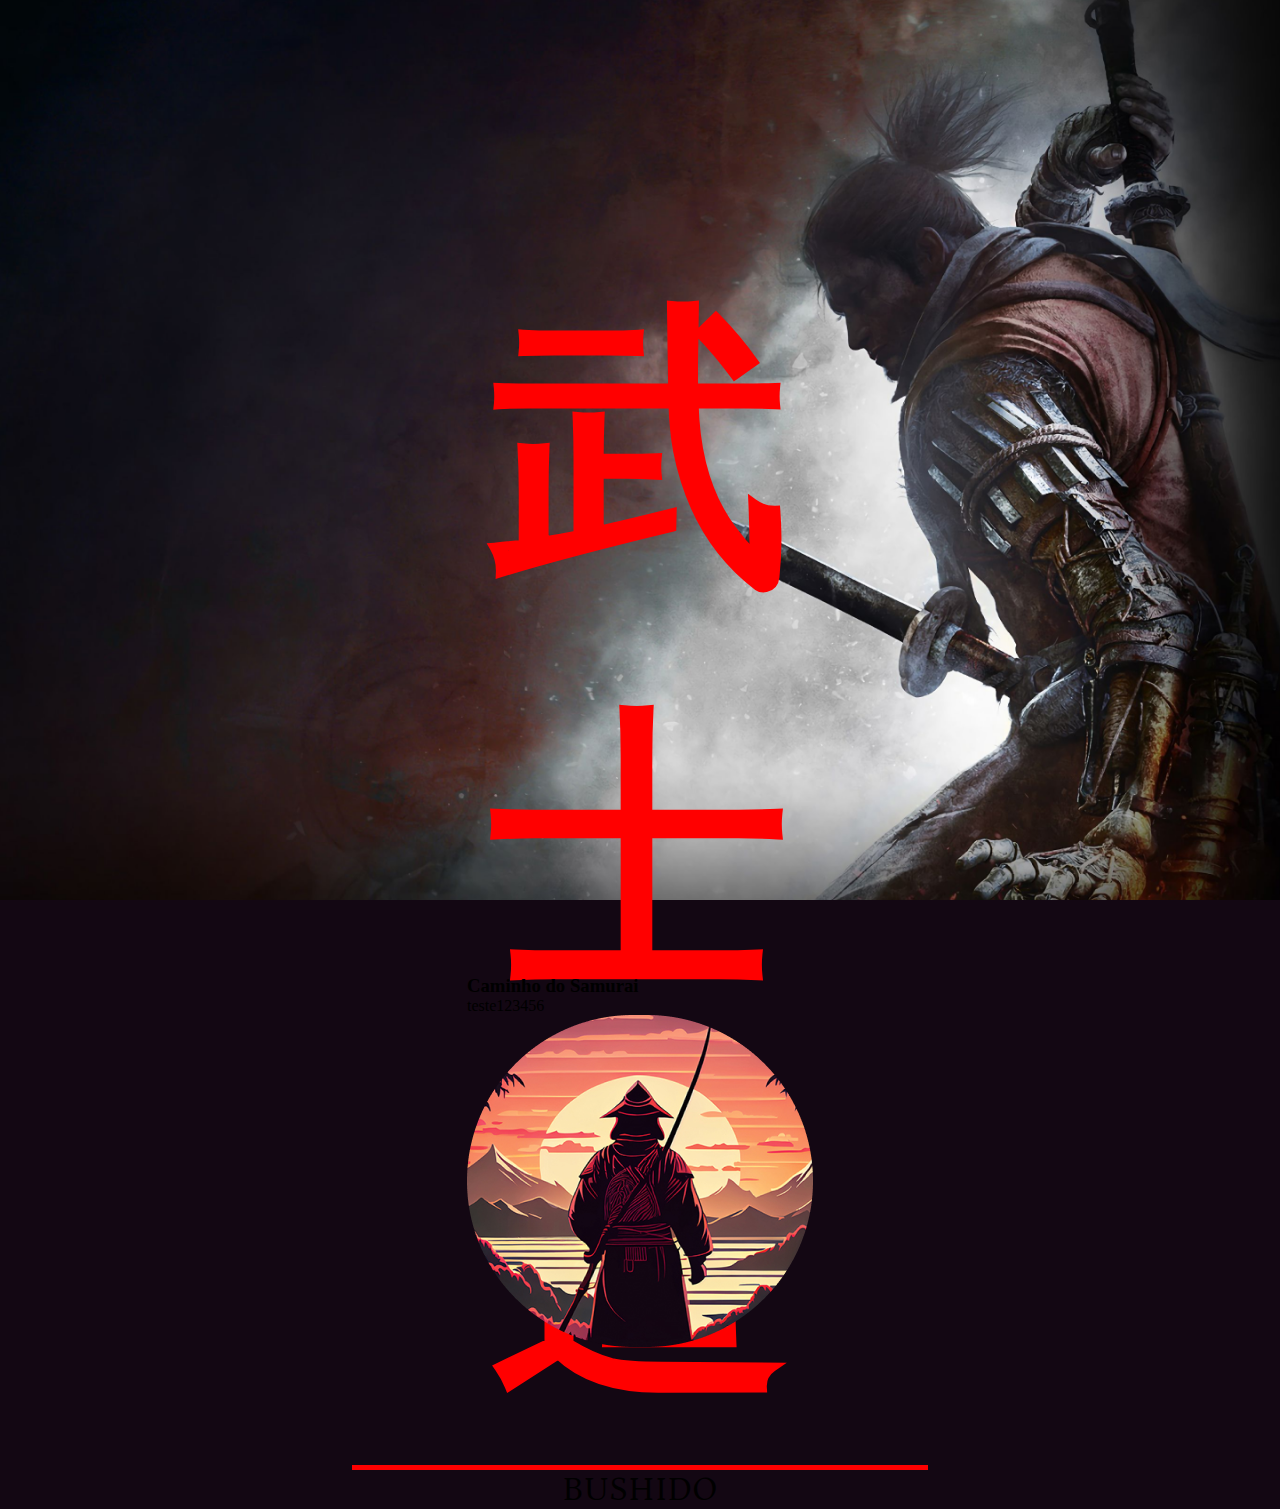
==== front/index.html @ a8ec2be7 "Add files via upload" ====
<!DOCTYPE html>
<html lang="en">
<head>
    <meta charset="UTF-8">
    <meta name="viewport" content="width=device-width, initial-scale=1.0">
    <title>Document</title>
    <link rel="stylesheet" type="text/css" href="style.css" media="screen" />
</head>
<body>
    <section class="bushido-cima">
        <div class="text-inicio">
            <h1>武士道</h1>
            <p>BUSHIDO</p>
        </div>
    </section>
    <section class="caminhoS">
        <div class="text-caminho">
            <h3>Caminho do Samurai</h3>
            <p2>teste123456</p2>
            <img src="../src/243p83 1.png">
        </div>
    </section>  
</body>
<script type="text/javascript" src="script.js"></script>
</html>
---- front/style.css ----
@import url('https://fonts.googleapis.com/css2?family=Petrona:wght@200&display=swap');

*{
    margin: 0;
    padding: 0;
    box-sizing: border-box;
}

body{
    display: flex;
    justify-content: center;
    align-items: center;
    height: auto;
    overflow: hidden;
    background-color: #130713;
} 

.bushido-cima{
    padding-top: 250px;
    background-image: url(../src/inicio.png);
    background-size: cover;
    background-position: center center;
    background-attachment: fixed; 
    position: relative;
    height: 100vh;
    width: 100%;
}

.text-inicio{
    text-align: center;
    font-size: 150px;

}

h1{
    position: relative;
    display: inline-block;
    color: red; 
    bottom: 0;
    left: 0;
    width: 45%; 
    border-bottom: 5px solid red; 

}

p{
    font-family: 'Petrona', serif;
    font-size: 35px;
}

.caminhoS{ 
    padding-top: 1050px;
    position: absolute;
    width: 346px;
height: 332px;
flex-shrink: 0;
}
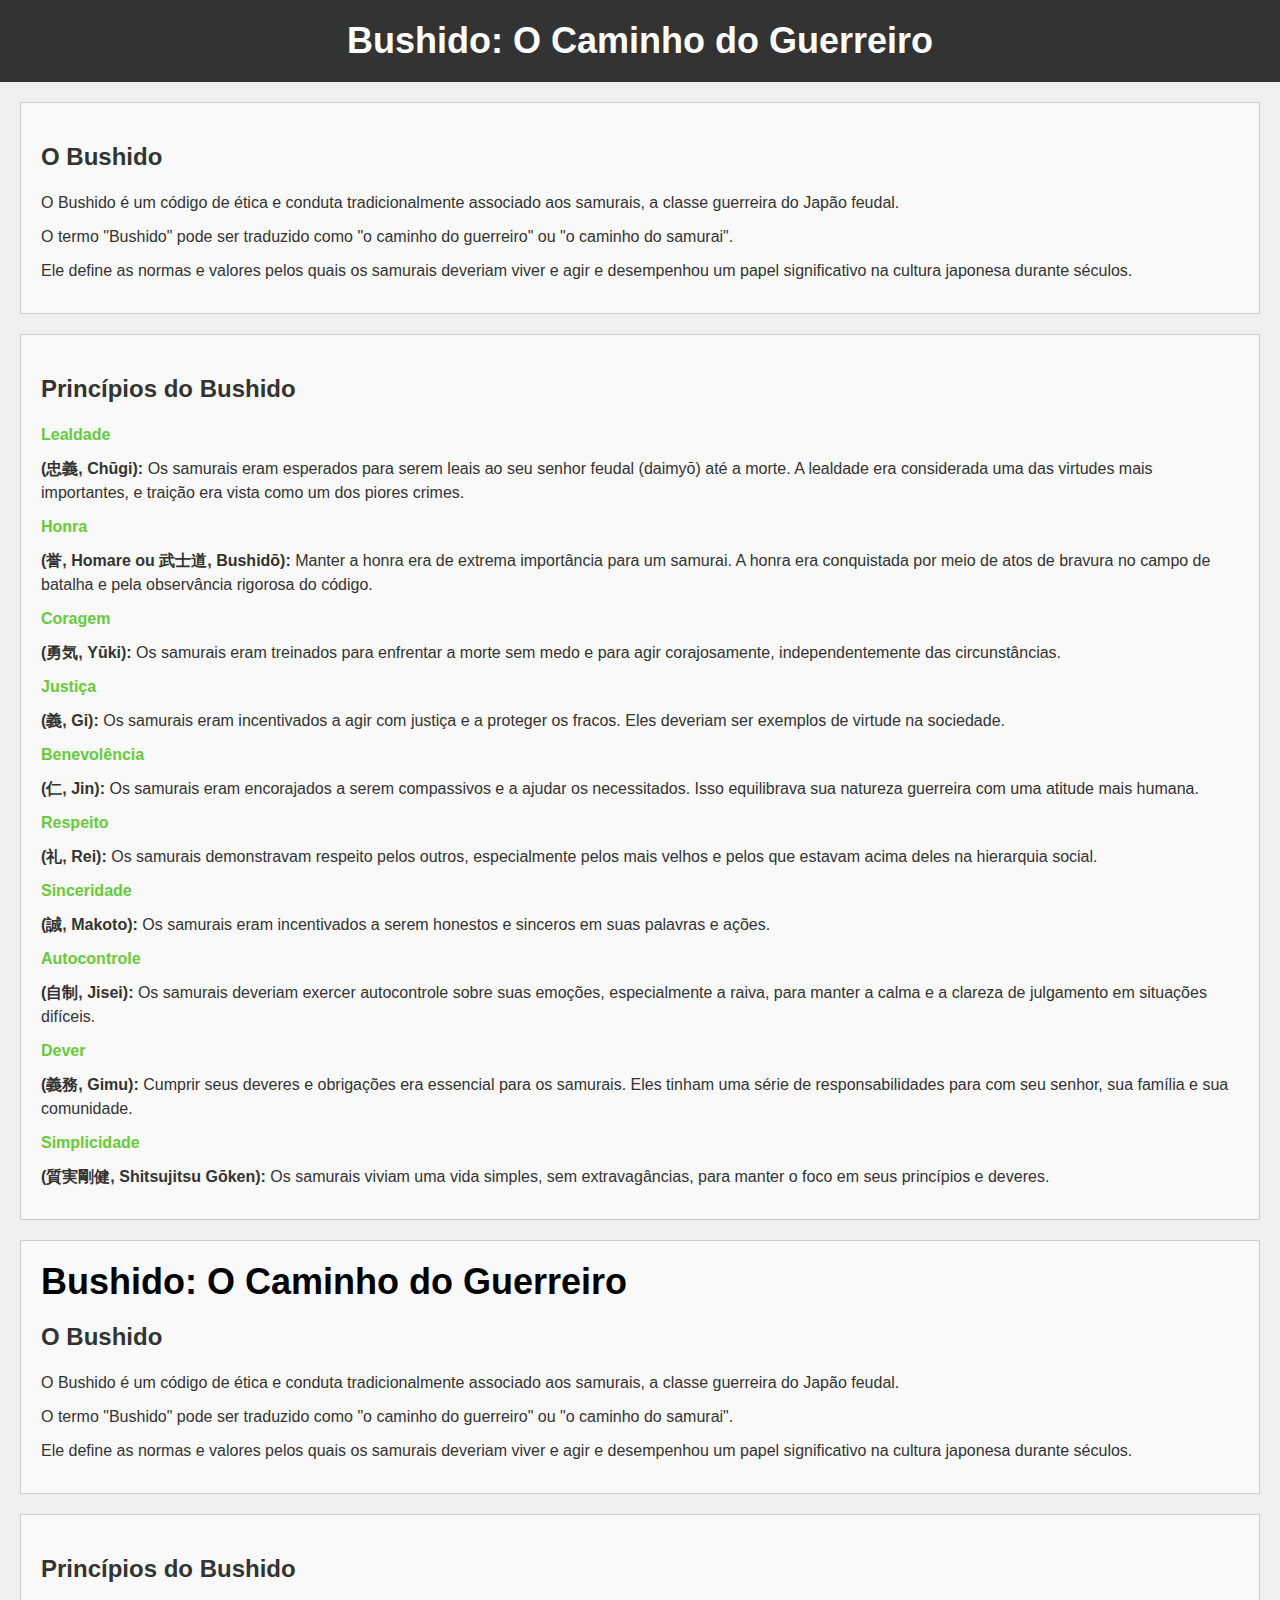
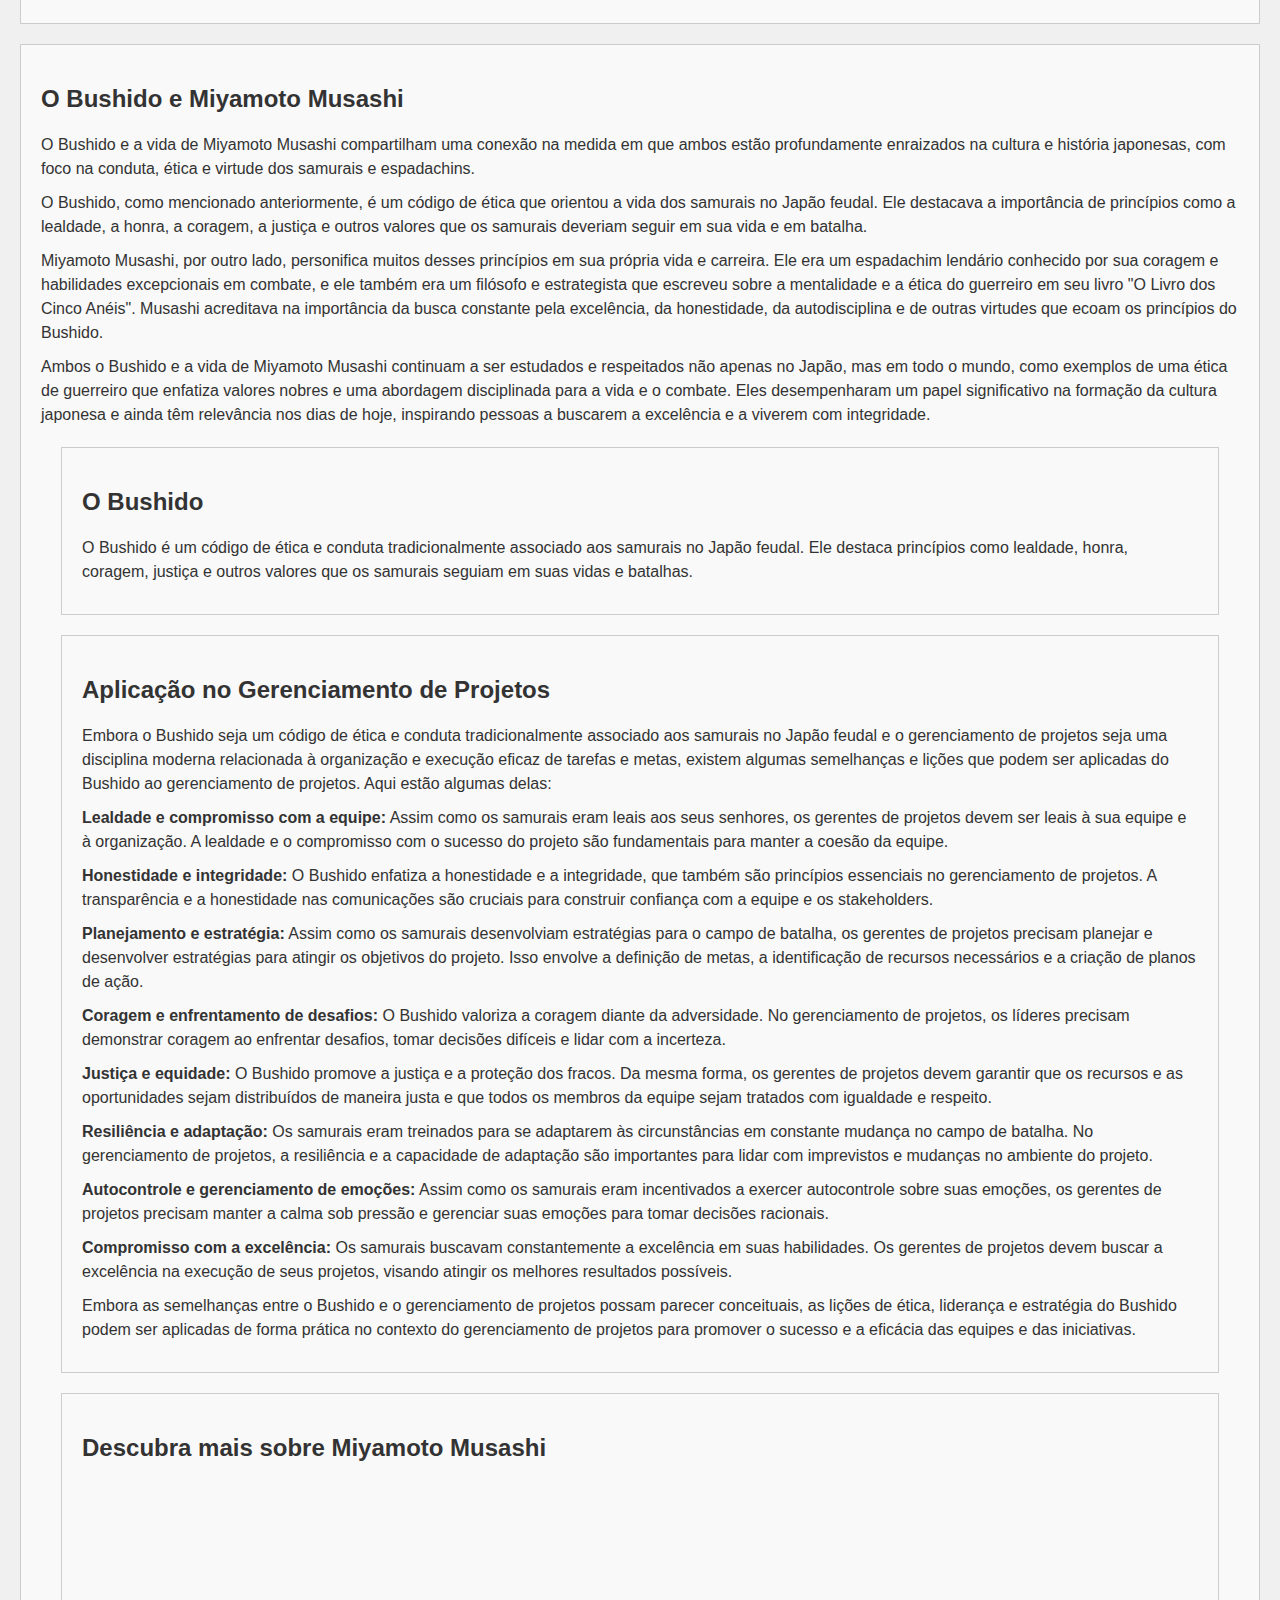
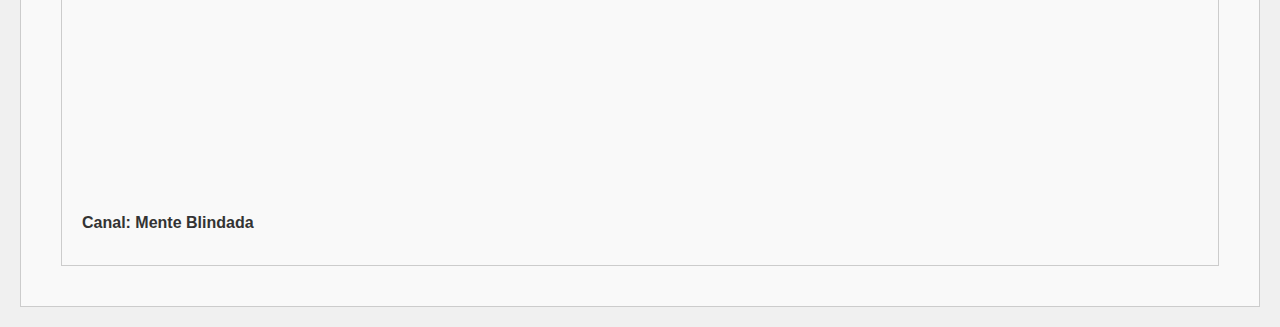
==== commit 7292aa2c: "Add files via upload" ====
--- a/front/index.html
+++ b/front/index.html
@@ -1,25 +1,85 @@
 <!DOCTYPE html>
-<html lang="en">
+<html>
 <head>
     <meta charset="UTF-8">
-    <meta name="viewport" content="width=device-width, initial-scale=1.0">
-    <title>Document</title>
-    <link rel="stylesheet" type="text/css" href="style.css" media="screen" />
+    <title>Bushido: O Caminho do Guerreiro</title>
+    <link rel="stylesheet" type="text/css" href="style.css">
 </head>
 <body>
-    <section class="bushido-cima">
-        <div class="text-inicio">
-            <h1>武士道</h1>
-            <p>BUSHIDO</p>
-        </div>
+    <header>
+        <h1>Bushido: O Caminho do Guerreiro</h1>
+    </header>
+    <section>
+        <h2>O Bushido</h2>
+        <p>O Bushido é um código de ética e conduta tradicionalmente associado aos samurais, a classe guerreira do Japão feudal.</p>
+        <p>O termo "Bushido" pode ser traduzido como "o caminho do guerreiro" ou "o caminho do samurai".</p>
+        <p>Ele define as normas e valores pelos quais os samurais deveriam viver e agir e desempenhou um papel significativo na cultura japonesa durante séculos.</p>
     </section>
-    <section class="caminhoS">
-        <div class="text-caminho">
-            <h3>Caminho do Samurai</h3>
-            <p2>teste123456</p2>
-            <img src="../src/243p83 1.png">
-        </div>
-    </section>  
+    <section>
+        <h2>Princípios do Bushido</h2>
+        <ul>
+            <li><strong><p id="bushidoex">Lealdade</p>(忠義, Chūgi):</strong> Os samurais eram esperados para serem leais ao seu senhor feudal (daimyō) até a morte. A lealdade era considerada uma das virtudes mais importantes, e traição era vista como um dos piores crimes.</li>
+            <li><strong><p id="bushidoex">Honra</p>(誉, Homare ou 武士道, Bushidō):</strong> Manter a honra era de extrema importância para um samurai. A honra era conquistada por meio de atos de bravura no campo de batalha e pela observância rigorosa do código.</li>
+            <li><strong><p id="bushidoex">Coragem </p>(勇気, Yūki):</strong> Os samurais eram treinados para enfrentar a morte sem medo e para agir corajosamente, independentemente das circunstâncias.</li>
+            <li><strong><p id="bushidoex">Justiça </p>(義, Gi):</strong> Os samurais eram incentivados a agir com justiça e a proteger os fracos. Eles deveriam ser exemplos de virtude na sociedade.</li>
+            <li><strong><p id="bushidoex">Benevolência </p>(仁, Jin):</strong> Os samurais eram encorajados a serem compassivos e a ajudar os necessitados. Isso equilibrava sua natureza guerreira com uma atitude mais humana.</li>
+            <li><strong><p id="bushidoex">Respeito </p>(礼, Rei):</strong> Os samurais demonstravam respeito pelos outros, especialmente pelos mais velhos e pelos que estavam acima deles na hierarquia social.</li>
+            <li><strong><p id="bushidoex">Sinceridade </p>(誠, Makoto):</strong> Os samurais eram incentivados a serem honestos e sinceros em suas palavras e ações.</li>
+            <li><strong><p id="bushidoex">Autocontrole </p>(自制, Jisei):</strong> Os samurais deveriam exercer autocontrole sobre suas emoções, especialmente a raiva, para manter a calma e a clareza de julgamento em situações difíceis.</li>
+            <li><strong><p id="bushidoex">Dever </p>(義務, Gimu):</strong> Cumprir seus deveres e obrigações era essencial para os samurais. Eles tinham uma série de responsabilidades para com seu senhor, sua família e sua comunidade.</li>
+            <li><strong><p id="bushidoex">Simplicidade </p>(質実剛健, Shitsujitsu Gōken):</strong> Os samurais viviam uma vida simples, sem extravagâncias, para manter o foco em seus princípios e deveres.</li>
+        </ul>
+    </section>
+
+</header>
+<section>
+    <h1>Bushido: O Caminho do Guerreiro</h1>
+    <h2>O Bushido</h2>
+    <p>O Bushido é um código de ética e conduta tradicionalmente associado aos samurais, a classe guerreira do Japão feudal.</p>
+    <p>O termo "Bushido" pode ser traduzido como "o caminho do guerreiro" ou "o caminho do samurai".</p>
+    <p>Ele define as normas e valores pelos quais os samurais deveriam viver e agir e desempenhou um papel significativo na cultura japonesa durante séculos.</p>
+</section>
+<section>
+    <h2>Princípios do Bushido</h2>
+    <ul>
+        <!-- Princípios do Bushido (como anteriormente) -->
+    </ul>
+</section>
+<section>
+    <h2>O Bushido e Miyamoto Musashi</h2>
+    <p>O Bushido e a vida de Miyamoto Musashi compartilham uma conexão na medida em que ambos estão profundamente enraizados na cultura e história japonesas, com foco na conduta, ética e virtude dos samurais e espadachins.</p>
+    <p>O Bushido, como mencionado anteriormente, é um código de ética que orientou a vida dos samurais no Japão feudal. Ele destacava a importância de princípios como a lealdade, a honra, a coragem, a justiça e outros valores que os samurais deveriam seguir em sua vida e em batalha.</p>
+    <p>Miyamoto Musashi, por outro lado, personifica muitos desses princípios em sua própria vida e carreira. Ele era um espadachim lendário conhecido por sua coragem e habilidades excepcionais em combate, e ele também era um filósofo e estrategista que escreveu sobre a mentalidade e a ética do guerreiro em seu livro "O Livro dos Cinco Anéis". Musashi acreditava na importância da busca constante pela excelência, da honestidade, da autodisciplina e de outras virtudes que ecoam os princípios do Bushido.</p>
+    <p>Ambos o Bushido e a vida de Miyamoto Musashi continuam a ser estudados e respeitados não apenas no Japão, mas em todo o mundo, como exemplos de uma ética de guerreiro que enfatiza valores nobres e uma abordagem disciplinada para a vida e o combate. Eles desempenharam um papel significativo na formação da cultura japonesa e ainda têm relevância nos dias de hoje, inspirando pessoas a buscarem a excelência e a viverem com integridade.</p>
+
+    <section>
+        <h2>O Bushido</h2>
+        <p>O Bushido é um código de ética e conduta tradicionalmente associado aos samurais no Japão feudal. Ele destaca princípios como lealdade, honra, coragem, justiça e outros valores que os samurais seguiam em suas vidas e batalhas.</p>
+        <!-- Resto do conteúdo anterior -->
+    </section>
+    <section>
+        <h2>Aplicação no Gerenciamento de Projetos</h2>
+        <p>Embora o Bushido seja um código de ética e conduta tradicionalmente associado aos samurais no Japão feudal e o gerenciamento de projetos seja uma disciplina moderna relacionada à organização e execução eficaz de tarefas e metas, existem algumas semelhanças e lições que podem ser aplicadas do Bushido ao gerenciamento de projetos. Aqui estão algumas delas:</p>
+        <ul>
+            <li><strong>Lealdade e compromisso com a equipe:</strong> Assim como os samurais eram leais aos seus senhores, os gerentes de projetos devem ser leais à sua equipe e à organização. A lealdade e o compromisso com o sucesso do projeto são fundamentais para manter a coesão da equipe.</li>
+            <li><strong>Honestidade e integridade:</strong> O Bushido enfatiza a honestidade e a integridade, que também são princípios essenciais no gerenciamento de projetos. A transparência e a honestidade nas comunicações são cruciais para construir confiança com a equipe e os stakeholders.</li>
+            <li><strong>Planejamento e estratégia:</strong> Assim como os samurais desenvolviam estratégias para o campo de batalha, os gerentes de projetos precisam planejar e desenvolver estratégias para atingir os objetivos do projeto. Isso envolve a definição de metas, a identificação de recursos necessários e a criação de planos de ação.</li>
+            <li><strong>Coragem e enfrentamento de desafios:</strong> O Bushido valoriza a coragem diante da adversidade. No gerenciamento de projetos, os líderes precisam demonstrar coragem ao enfrentar desafios, tomar decisões difíceis e lidar com a incerteza.</li>
+            <li><strong>Justiça e equidade:</strong> O Bushido promove a justiça e a proteção dos fracos. Da mesma forma, os gerentes de projetos devem garantir que os recursos e as oportunidades sejam distribuídos de maneira justa e que todos os membros da equipe sejam tratados com igualdade e respeito.</li>
+            <li><strong>Resiliência e adaptação:</strong> Os samurais eram treinados para se adaptarem às circunstâncias em constante mudança no campo de batalha. No gerenciamento de projetos, a resiliência e a capacidade de adaptação são importantes para lidar com imprevistos e mudanças no ambiente do projeto.</li>
+            <li><strong>Autocontrole e gerenciamento de emoções:</strong> Assim como os samurais eram incentivados a exercer autocontrole sobre suas emoções, os gerentes de projetos precisam manter a calma sob pressão e gerenciar suas emoções para tomar decisões racionais.</li>
+            <li><strong>Compromisso com a excelência:</strong> Os samurais buscavam constantemente a excelência em suas habilidades. Os gerentes de projetos devem buscar a excelência na execução de seus projetos, visando atingir os melhores resultados possíveis.</li>
+        </ul>
+        <p>Embora as semelhanças entre o Bushido e o gerenciamento de projetos possam parecer conceituais, as lições de ética, liderança e estratégia do Bushido podem ser aplicadas de forma prática no contexto do gerenciamento de projetos para promover o sucesso e a eficácia das equipes e das iniciativas.</p>
+    </section>
+    <section class="knowore">
+        <h2>Descubra mais sobre Miyamoto Musashi</h2>
+    <div>
+        <iframe width="560" height="315" src="https://www.youtube.com/embed/C63Zp-Cafrk" frameborder="0" allowfullscreen></iframe>
+    </div>
+        <p><strong>Canal: Mente Blindada</strong></p>
+    </section>
+
 </body>
-<script type="text/javascript" src="script.js"></script>
-</html>+<script src="script.js"></script>
+</html>
--- a/front/style.css
+++ b/front/style.css
@@ -1,57 +1,84 @@
-@import url('https://fonts.googleapis.com/css2?family=Petrona:wght@200&display=swap');
-
-*{
+* {
     margin: 0;
     padding: 0;
     box-sizing: border-box;
 }
 
-body{
-    display: flex;
-    justify-content: center;
-    align-items: center;
-    height: auto;
-    overflow: hidden;
-    background-color: #130713;
-} 
-
-.bushido-cima{
-    padding-top: 250px;
-    background-image: url(../src/inicio.png);
-    background-size: cover;
-    background-position: center center;
-    background-attachment: fixed; 
-    position: relative;
-    height: 100vh;
-    width: 100%;
+body {
+    font-family: Arial, sans-serif;
+    margin: 0;
+    padding: 0;
+    background-color: #f0f0f0;
 }
 
-.text-inicio{
+header {
     text-align: center;
-    font-size: 150px;
-
+    background-color: #333;
+    color: white;
+    padding: 20px;
 }
 
-h1{
-    position: relative;
-    display: inline-block;
-    color: red; 
-    bottom: 0;
-    left: 0;
-    width: 45%; 
-    border-bottom: 5px solid red; 
-
+h1 {
+    font-size: 36px;
+    margin: 0;
 }
 
-p{
-    font-family: 'Petrona', serif;
-    font-size: 35px;
+h2 {
+    font-size: 24px;
+    color: #333;
+    margin: 20px 0;
 }
 
-.caminhoS{ 
-    padding-top: 1050px;
-    position: absolute;
-    width: 346px;
-height: 332px;
-flex-shrink: 0;
-}+p {
+    font-size: 16px;
+    line-height: 1.5;
+    color: #333;
+    margin: 10px 0;
+}
+
+ul {
+    list-style: none;
+    padding: 0;
+}
+
+li {
+    font-size: 16px;
+    line-height: 1.5;
+    color: #333;
+    margin: 10px 0;
+}
+
+#bushidoex {
+    color: rgb(103, 202, 57); /* Cor personalizada */
+    font-weight: bold; /* Adiciona negrito para destacar os princípios */
+}
+
+/* Estilo para links */
+a {
+    color: #007BFF; /* Cor de link azul, você pode ajustar a cor */
+    text-decoration: none;
+}
+
+a:hover {
+    text-decoration: underline;
+}
+
+/* Estilo para as seções */
+section {
+    margin: 20px;
+    padding: 20px;
+    border: 1px solid #ccc;
+    background-color: #f9f9f9;
+}
+
+.knowMore{
+    text-align: center;
+}
+
+/* Estilo para o rodapé */
+footer {
+    text-align: center;
+    font-size: 14px;
+    color: #777;
+    margin: 20px 0;
+}
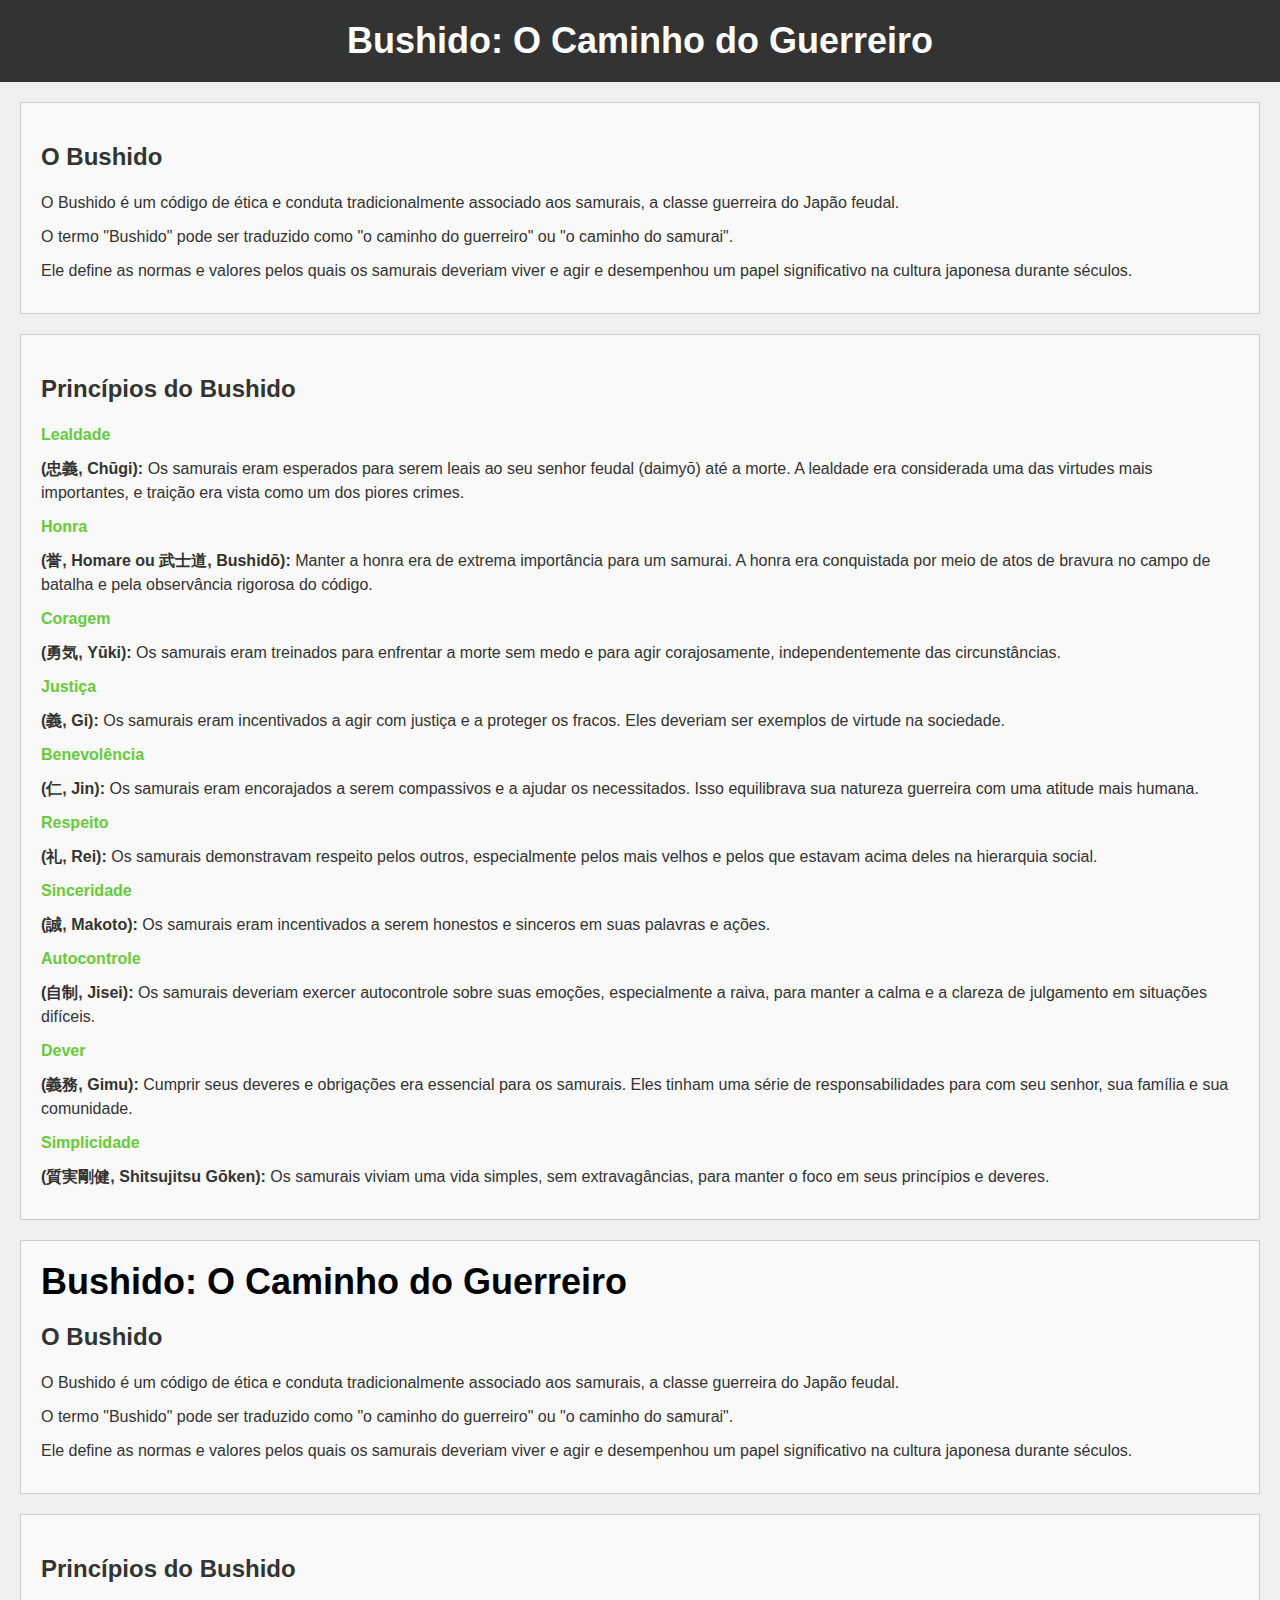
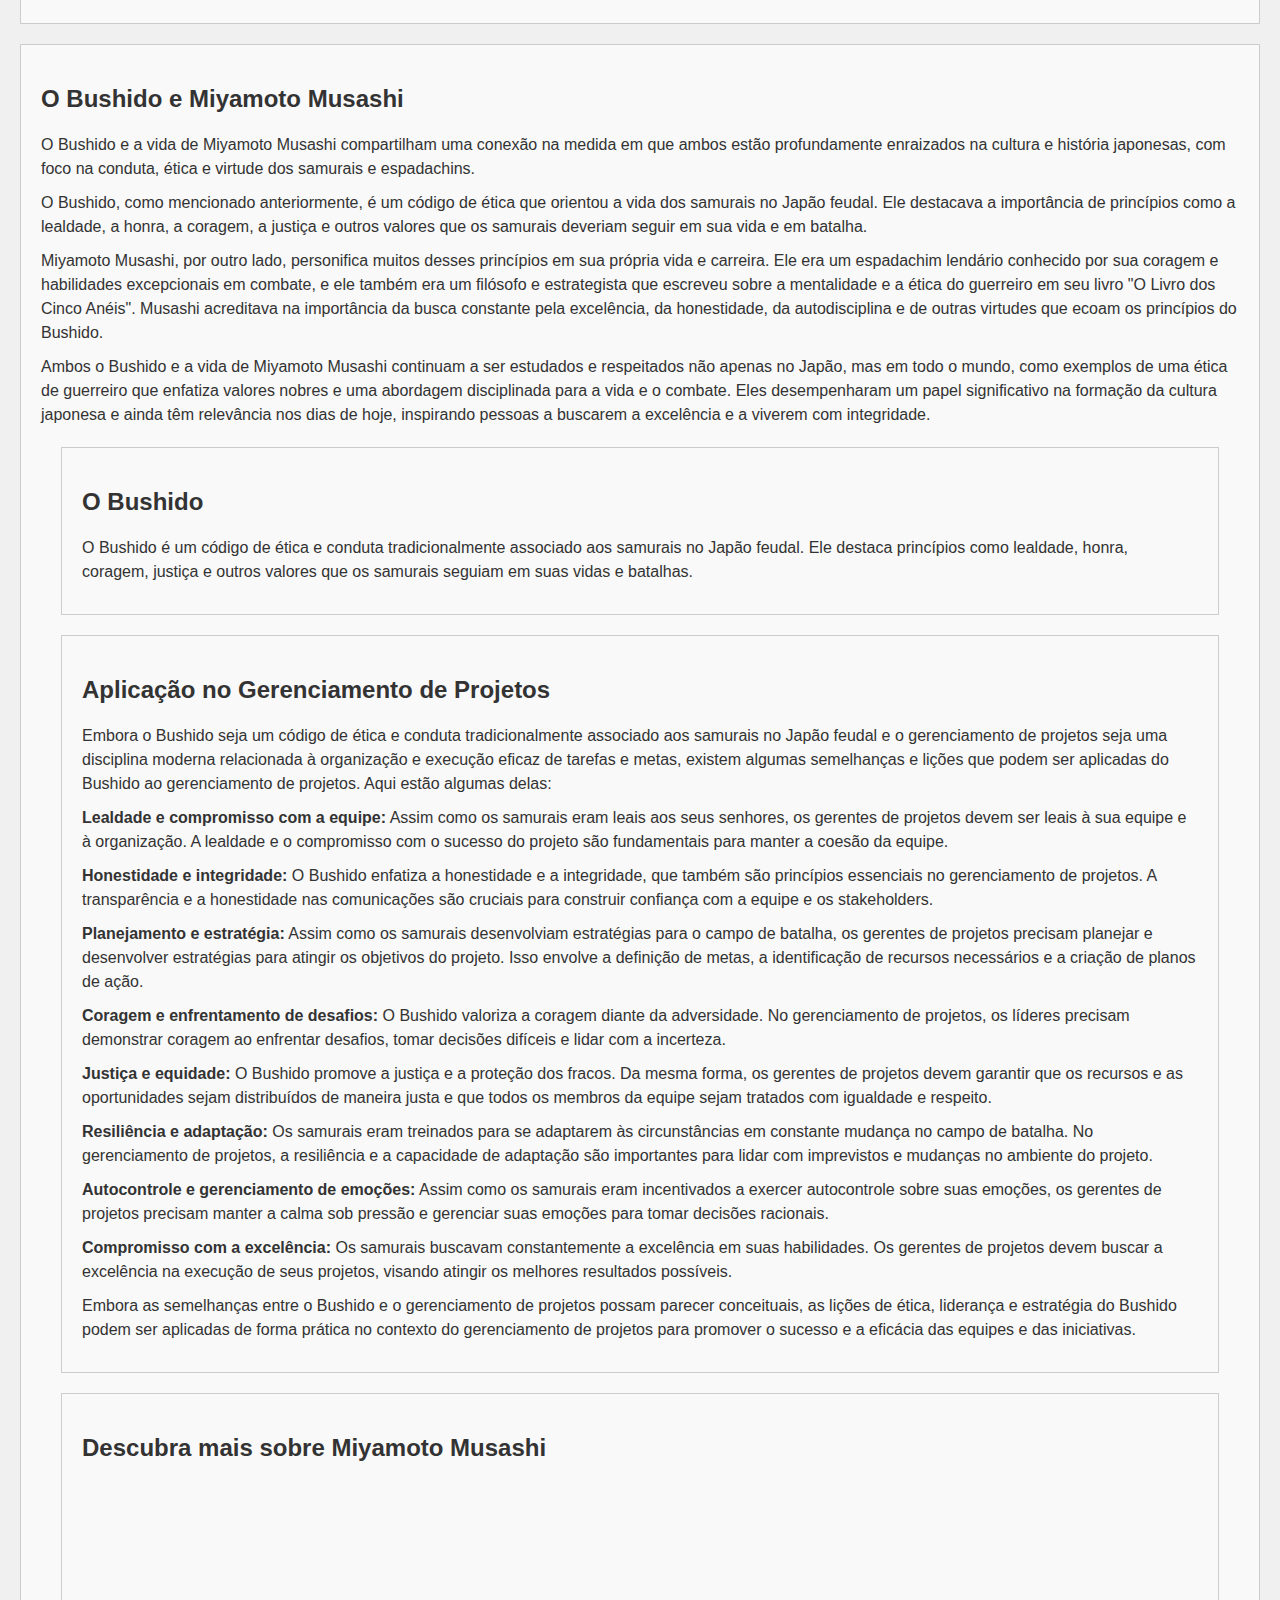
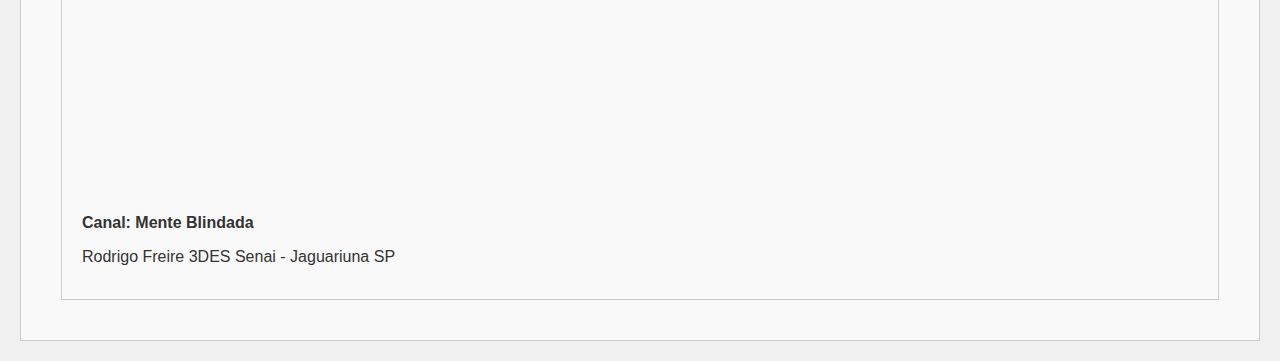
==== commit 8ebf440a: "Update index.html" ====
--- a/front/index.html
+++ b/front/index.html
@@ -78,6 +78,7 @@
         <iframe width="560" height="315" src="https://www.youtube.com/embed/C63Zp-Cafrk" frameborder="0" allowfullscreen></iframe>
     </div>
         <p><strong>Canal: Mente Blindada</strong></p>
+        <p>Rodrigo Freire 3DES Senai - Jaguariuna SP</p>
     </section>
 
 </body>
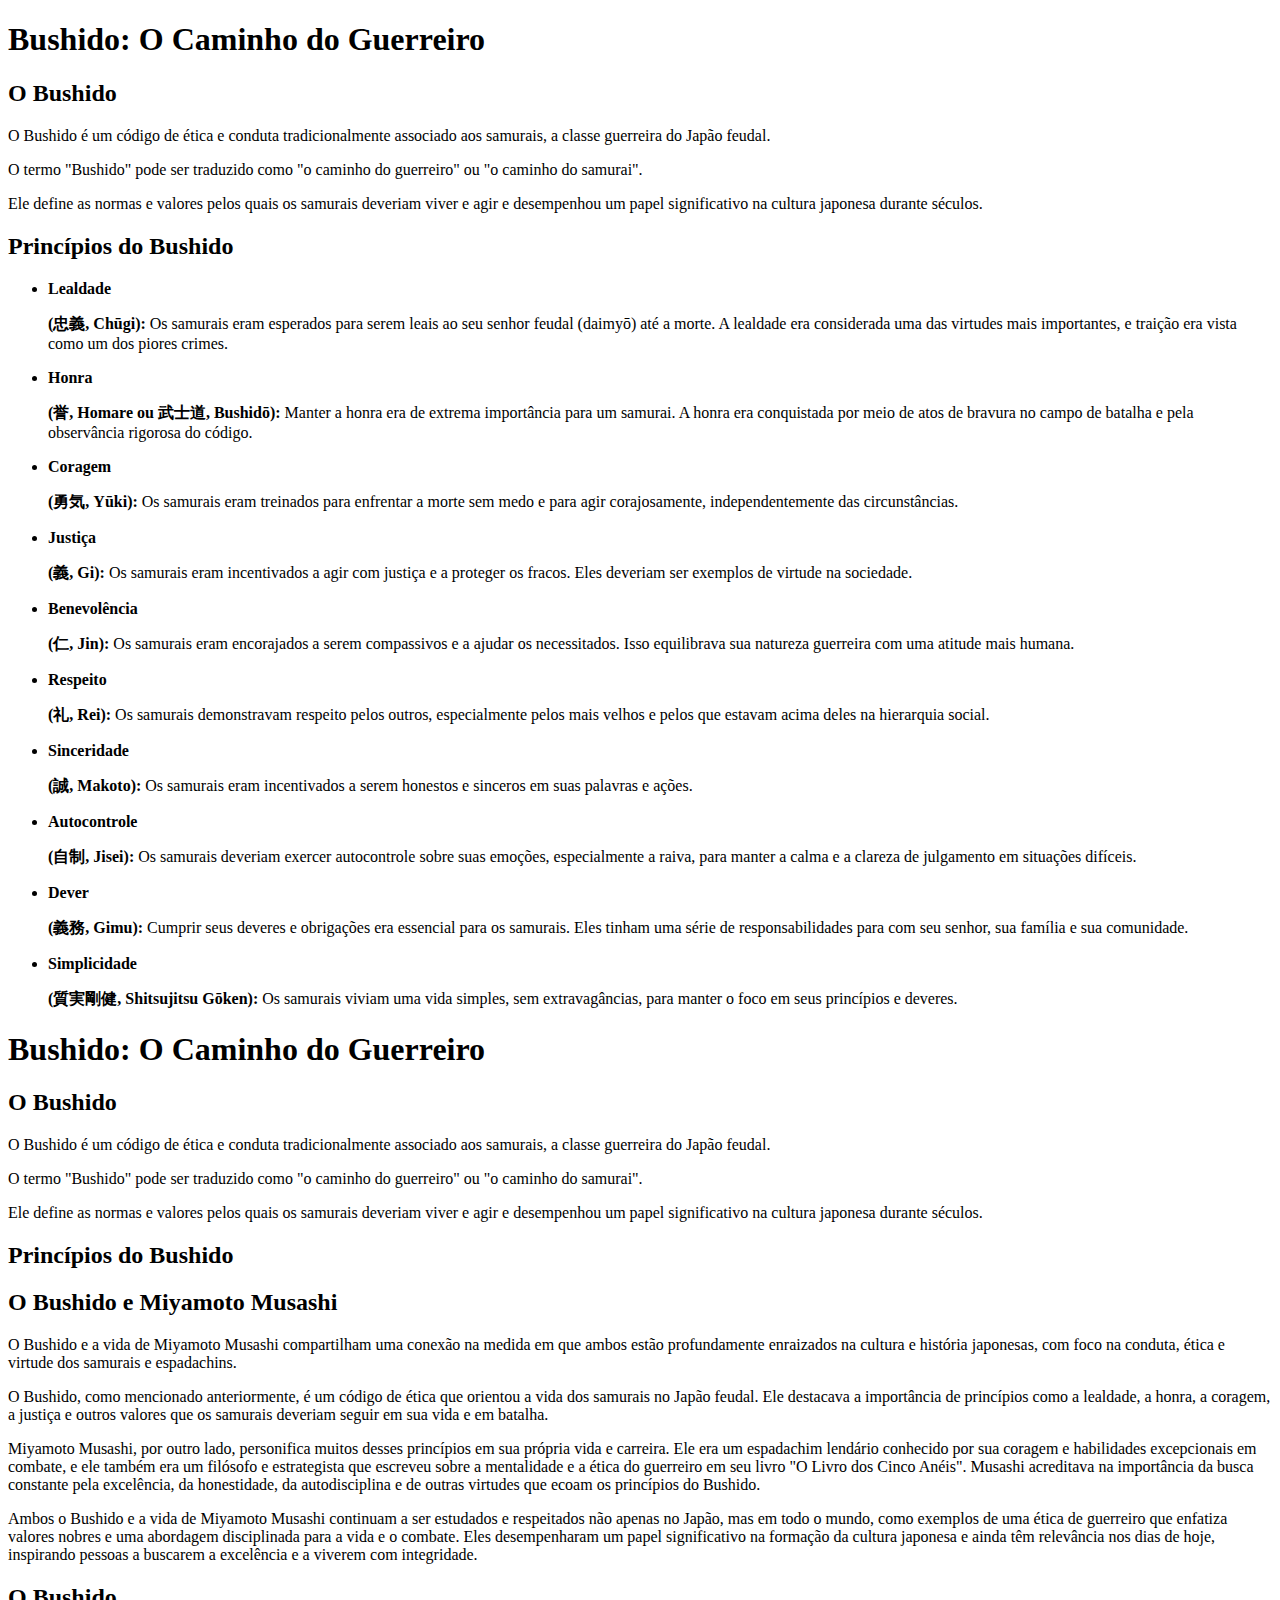
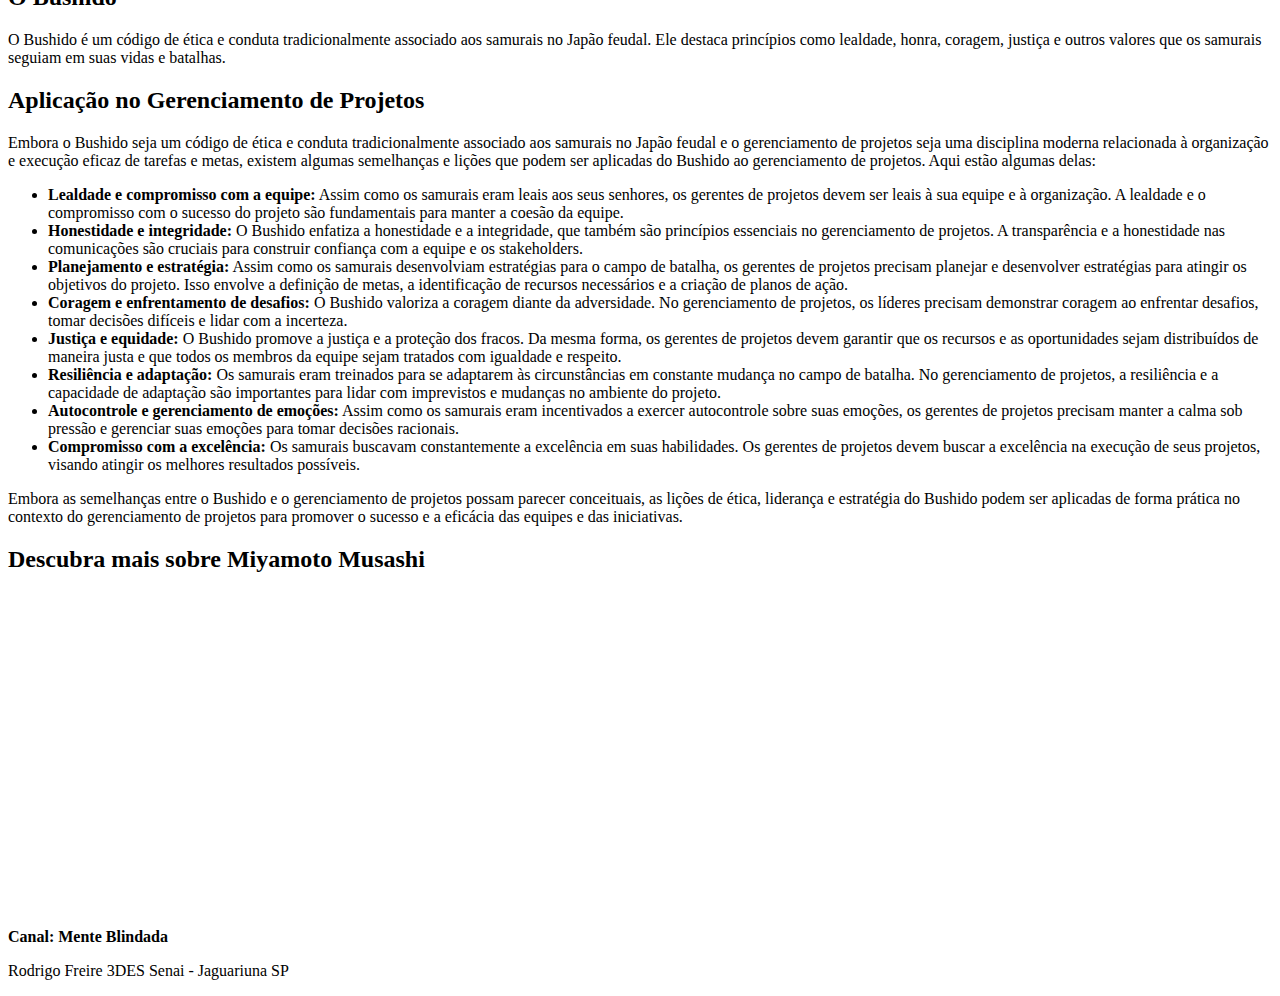
==== commit bea25bfc: "Merge branch 'main' of https://github.com/rodrigodemelofreire/bushido1" ====
--- a/front/index.html
+++ b/front/index.html
@@ -1,86 +1,86 @@
-<!DOCTYPE html>
-<html>
-<head>
-    <meta charset="UTF-8">
-    <title>Bushido: O Caminho do Guerreiro</title>
-    <link rel="stylesheet" type="text/css" href="style.css">
-</head>
-<body>
-    <header>
-        <h1>Bushido: O Caminho do Guerreiro</h1>
-    </header>
-    <section>
-        <h2>O Bushido</h2>
-        <p>O Bushido é um código de ética e conduta tradicionalmente associado aos samurais, a classe guerreira do Japão feudal.</p>
-        <p>O termo "Bushido" pode ser traduzido como "o caminho do guerreiro" ou "o caminho do samurai".</p>
-        <p>Ele define as normas e valores pelos quais os samurais deveriam viver e agir e desempenhou um papel significativo na cultura japonesa durante séculos.</p>
-    </section>
-    <section>
-        <h2>Princípios do Bushido</h2>
-        <ul>
-            <li><strong><p id="bushidoex">Lealdade</p>(忠義, Chūgi):</strong> Os samurais eram esperados para serem leais ao seu senhor feudal (daimyō) até a morte. A lealdade era considerada uma das virtudes mais importantes, e traição era vista como um dos piores crimes.</li>
-            <li><strong><p id="bushidoex">Honra</p>(誉, Homare ou 武士道, Bushidō):</strong> Manter a honra era de extrema importância para um samurai. A honra era conquistada por meio de atos de bravura no campo de batalha e pela observância rigorosa do código.</li>
-            <li><strong><p id="bushidoex">Coragem </p>(勇気, Yūki):</strong> Os samurais eram treinados para enfrentar a morte sem medo e para agir corajosamente, independentemente das circunstâncias.</li>
-            <li><strong><p id="bushidoex">Justiça </p>(義, Gi):</strong> Os samurais eram incentivados a agir com justiça e a proteger os fracos. Eles deveriam ser exemplos de virtude na sociedade.</li>
-            <li><strong><p id="bushidoex">Benevolência </p>(仁, Jin):</strong> Os samurais eram encorajados a serem compassivos e a ajudar os necessitados. Isso equilibrava sua natureza guerreira com uma atitude mais humana.</li>
-            <li><strong><p id="bushidoex">Respeito </p>(礼, Rei):</strong> Os samurais demonstravam respeito pelos outros, especialmente pelos mais velhos e pelos que estavam acima deles na hierarquia social.</li>
-            <li><strong><p id="bushidoex">Sinceridade </p>(誠, Makoto):</strong> Os samurais eram incentivados a serem honestos e sinceros em suas palavras e ações.</li>
-            <li><strong><p id="bushidoex">Autocontrole </p>(自制, Jisei):</strong> Os samurais deveriam exercer autocontrole sobre suas emoções, especialmente a raiva, para manter a calma e a clareza de julgamento em situações difíceis.</li>
-            <li><strong><p id="bushidoex">Dever </p>(義務, Gimu):</strong> Cumprir seus deveres e obrigações era essencial para os samurais. Eles tinham uma série de responsabilidades para com seu senhor, sua família e sua comunidade.</li>
-            <li><strong><p id="bushidoex">Simplicidade </p>(質実剛健, Shitsujitsu Gōken):</strong> Os samurais viviam uma vida simples, sem extravagâncias, para manter o foco em seus princípios e deveres.</li>
-        </ul>
-    </section>
-
-</header>
-<section>
-    <h1>Bushido: O Caminho do Guerreiro</h1>
-    <h2>O Bushido</h2>
-    <p>O Bushido é um código de ética e conduta tradicionalmente associado aos samurais, a classe guerreira do Japão feudal.</p>
-    <p>O termo "Bushido" pode ser traduzido como "o caminho do guerreiro" ou "o caminho do samurai".</p>
-    <p>Ele define as normas e valores pelos quais os samurais deveriam viver e agir e desempenhou um papel significativo na cultura japonesa durante séculos.</p>
-</section>
-<section>
-    <h2>Princípios do Bushido</h2>
-    <ul>
-        <!-- Princípios do Bushido (como anteriormente) -->
-    </ul>
-</section>
-<section>
-    <h2>O Bushido e Miyamoto Musashi</h2>
-    <p>O Bushido e a vida de Miyamoto Musashi compartilham uma conexão na medida em que ambos estão profundamente enraizados na cultura e história japonesas, com foco na conduta, ética e virtude dos samurais e espadachins.</p>
-    <p>O Bushido, como mencionado anteriormente, é um código de ética que orientou a vida dos samurais no Japão feudal. Ele destacava a importância de princípios como a lealdade, a honra, a coragem, a justiça e outros valores que os samurais deveriam seguir em sua vida e em batalha.</p>
-    <p>Miyamoto Musashi, por outro lado, personifica muitos desses princípios em sua própria vida e carreira. Ele era um espadachim lendário conhecido por sua coragem e habilidades excepcionais em combate, e ele também era um filósofo e estrategista que escreveu sobre a mentalidade e a ética do guerreiro em seu livro "O Livro dos Cinco Anéis". Musashi acreditava na importância da busca constante pela excelência, da honestidade, da autodisciplina e de outras virtudes que ecoam os princípios do Bushido.</p>
-    <p>Ambos o Bushido e a vida de Miyamoto Musashi continuam a ser estudados e respeitados não apenas no Japão, mas em todo o mundo, como exemplos de uma ética de guerreiro que enfatiza valores nobres e uma abordagem disciplinada para a vida e o combate. Eles desempenharam um papel significativo na formação da cultura japonesa e ainda têm relevância nos dias de hoje, inspirando pessoas a buscarem a excelência e a viverem com integridade.</p>
-
-    <section>
-        <h2>O Bushido</h2>
-        <p>O Bushido é um código de ética e conduta tradicionalmente associado aos samurais no Japão feudal. Ele destaca princípios como lealdade, honra, coragem, justiça e outros valores que os samurais seguiam em suas vidas e batalhas.</p>
-        <!-- Resto do conteúdo anterior -->
-    </section>
-    <section>
-        <h2>Aplicação no Gerenciamento de Projetos</h2>
-        <p>Embora o Bushido seja um código de ética e conduta tradicionalmente associado aos samurais no Japão feudal e o gerenciamento de projetos seja uma disciplina moderna relacionada à organização e execução eficaz de tarefas e metas, existem algumas semelhanças e lições que podem ser aplicadas do Bushido ao gerenciamento de projetos. Aqui estão algumas delas:</p>
-        <ul>
-            <li><strong>Lealdade e compromisso com a equipe:</strong> Assim como os samurais eram leais aos seus senhores, os gerentes de projetos devem ser leais à sua equipe e à organização. A lealdade e o compromisso com o sucesso do projeto são fundamentais para manter a coesão da equipe.</li>
-            <li><strong>Honestidade e integridade:</strong> O Bushido enfatiza a honestidade e a integridade, que também são princípios essenciais no gerenciamento de projetos. A transparência e a honestidade nas comunicações são cruciais para construir confiança com a equipe e os stakeholders.</li>
-            <li><strong>Planejamento e estratégia:</strong> Assim como os samurais desenvolviam estratégias para o campo de batalha, os gerentes de projetos precisam planejar e desenvolver estratégias para atingir os objetivos do projeto. Isso envolve a definição de metas, a identificação de recursos necessários e a criação de planos de ação.</li>
-            <li><strong>Coragem e enfrentamento de desafios:</strong> O Bushido valoriza a coragem diante da adversidade. No gerenciamento de projetos, os líderes precisam demonstrar coragem ao enfrentar desafios, tomar decisões difíceis e lidar com a incerteza.</li>
-            <li><strong>Justiça e equidade:</strong> O Bushido promove a justiça e a proteção dos fracos. Da mesma forma, os gerentes de projetos devem garantir que os recursos e as oportunidades sejam distribuídos de maneira justa e que todos os membros da equipe sejam tratados com igualdade e respeito.</li>
-            <li><strong>Resiliência e adaptação:</strong> Os samurais eram treinados para se adaptarem às circunstâncias em constante mudança no campo de batalha. No gerenciamento de projetos, a resiliência e a capacidade de adaptação são importantes para lidar com imprevistos e mudanças no ambiente do projeto.</li>
-            <li><strong>Autocontrole e gerenciamento de emoções:</strong> Assim como os samurais eram incentivados a exercer autocontrole sobre suas emoções, os gerentes de projetos precisam manter a calma sob pressão e gerenciar suas emoções para tomar decisões racionais.</li>
-            <li><strong>Compromisso com a excelência:</strong> Os samurais buscavam constantemente a excelência em suas habilidades. Os gerentes de projetos devem buscar a excelência na execução de seus projetos, visando atingir os melhores resultados possíveis.</li>
-        </ul>
-        <p>Embora as semelhanças entre o Bushido e o gerenciamento de projetos possam parecer conceituais, as lições de ética, liderança e estratégia do Bushido podem ser aplicadas de forma prática no contexto do gerenciamento de projetos para promover o sucesso e a eficácia das equipes e das iniciativas.</p>
-    </section>
-    <section class="knowore">
-        <h2>Descubra mais sobre Miyamoto Musashi</h2>
-    <div>
-        <iframe width="560" height="315" src="https://www.youtube.com/embed/C63Zp-Cafrk" frameborder="0" allowfullscreen></iframe>
-    </div>
-        <p><strong>Canal: Mente Blindada</strong></p>
-        <p>Rodrigo Freire 3DES Senai - Jaguariuna SP</p>
-    </section>
-
-</body>
-<script src="script.js"></script>
-</html>
+<!DOCTYPE html>
+<html>
+<head>
+    <meta charset="UTF-8">
+    <title>Bushido: O Caminho do Guerreiro</title>
+    <link rel="stylesheet" type="text/css" href="style.css">
+</head>
+<body>
+    <header>
+        <h1>Bushido: O Caminho do Guerreiro</h1>
+    </header>
+    <section>
+        <h2>O Bushido</h2>
+        <p>O Bushido é um código de ética e conduta tradicionalmente associado aos samurais, a classe guerreira do Japão feudal.</p>
+        <p>O termo "Bushido" pode ser traduzido como "o caminho do guerreiro" ou "o caminho do samurai".</p>
+        <p>Ele define as normas e valores pelos quais os samurais deveriam viver e agir e desempenhou um papel significativo na cultura japonesa durante séculos.</p>
+    </section>
+    <section>
+        <h2>Princípios do Bushido</h2>
+        <ul>
+            <li><strong><p id="bushidoex">Lealdade</p>(忠義, Chūgi):</strong> Os samurais eram esperados para serem leais ao seu senhor feudal (daimyō) até a morte. A lealdade era considerada uma das virtudes mais importantes, e traição era vista como um dos piores crimes.</li>
+            <li><strong><p id="bushidoex">Honra</p>(誉, Homare ou 武士道, Bushidō):</strong> Manter a honra era de extrema importância para um samurai. A honra era conquistada por meio de atos de bravura no campo de batalha e pela observância rigorosa do código.</li>
+            <li><strong><p id="bushidoex">Coragem </p>(勇気, Yūki):</strong> Os samurais eram treinados para enfrentar a morte sem medo e para agir corajosamente, independentemente das circunstâncias.</li>
+            <li><strong><p id="bushidoex">Justiça </p>(義, Gi):</strong> Os samurais eram incentivados a agir com justiça e a proteger os fracos. Eles deveriam ser exemplos de virtude na sociedade.</li>
+            <li><strong><p id="bushidoex">Benevolência </p>(仁, Jin):</strong> Os samurais eram encorajados a serem compassivos e a ajudar os necessitados. Isso equilibrava sua natureza guerreira com uma atitude mais humana.</li>
+            <li><strong><p id="bushidoex">Respeito </p>(礼, Rei):</strong> Os samurais demonstravam respeito pelos outros, especialmente pelos mais velhos e pelos que estavam acima deles na hierarquia social.</li>
+            <li><strong><p id="bushidoex">Sinceridade </p>(誠, Makoto):</strong> Os samurais eram incentivados a serem honestos e sinceros em suas palavras e ações.</li>
+            <li><strong><p id="bushidoex">Autocontrole </p>(自制, Jisei):</strong> Os samurais deveriam exercer autocontrole sobre suas emoções, especialmente a raiva, para manter a calma e a clareza de julgamento em situações difíceis.</li>
+            <li><strong><p id="bushidoex">Dever </p>(義務, Gimu):</strong> Cumprir seus deveres e obrigações era essencial para os samurais. Eles tinham uma série de responsabilidades para com seu senhor, sua família e sua comunidade.</li>
+            <li><strong><p id="bushidoex">Simplicidade </p>(質実剛健, Shitsujitsu Gōken):</strong> Os samurais viviam uma vida simples, sem extravagâncias, para manter o foco em seus princípios e deveres.</li>
+        </ul>
+    </section>
+
+</header>
+<section>
+    <h1>Bushido: O Caminho do Guerreiro</h1>
+    <h2>O Bushido</h2>
+    <p>O Bushido é um código de ética e conduta tradicionalmente associado aos samurais, a classe guerreira do Japão feudal.</p>
+    <p>O termo "Bushido" pode ser traduzido como "o caminho do guerreiro" ou "o caminho do samurai".</p>
+    <p>Ele define as normas e valores pelos quais os samurais deveriam viver e agir e desempenhou um papel significativo na cultura japonesa durante séculos.</p>
+</section>
+<section>
+    <h2>Princípios do Bushido</h2>
+    <ul>
+        <!-- Princípios do Bushido (como anteriormente) -->
+    </ul>
+</section>
+<section>
+    <h2>O Bushido e Miyamoto Musashi</h2>
+    <p>O Bushido e a vida de Miyamoto Musashi compartilham uma conexão na medida em que ambos estão profundamente enraizados na cultura e história japonesas, com foco na conduta, ética e virtude dos samurais e espadachins.</p>
+    <p>O Bushido, como mencionado anteriormente, é um código de ética que orientou a vida dos samurais no Japão feudal. Ele destacava a importância de princípios como a lealdade, a honra, a coragem, a justiça e outros valores que os samurais deveriam seguir em sua vida e em batalha.</p>
+    <p>Miyamoto Musashi, por outro lado, personifica muitos desses princípios em sua própria vida e carreira. Ele era um espadachim lendário conhecido por sua coragem e habilidades excepcionais em combate, e ele também era um filósofo e estrategista que escreveu sobre a mentalidade e a ética do guerreiro em seu livro "O Livro dos Cinco Anéis". Musashi acreditava na importância da busca constante pela excelência, da honestidade, da autodisciplina e de outras virtudes que ecoam os princípios do Bushido.</p>
+    <p>Ambos o Bushido e a vida de Miyamoto Musashi continuam a ser estudados e respeitados não apenas no Japão, mas em todo o mundo, como exemplos de uma ética de guerreiro que enfatiza valores nobres e uma abordagem disciplinada para a vida e o combate. Eles desempenharam um papel significativo na formação da cultura japonesa e ainda têm relevância nos dias de hoje, inspirando pessoas a buscarem a excelência e a viverem com integridade.</p>
+
+    <section>
+        <h2>O Bushido</h2>
+        <p>O Bushido é um código de ética e conduta tradicionalmente associado aos samurais no Japão feudal. Ele destaca princípios como lealdade, honra, coragem, justiça e outros valores que os samurais seguiam em suas vidas e batalhas.</p>
+        <!-- Resto do conteúdo anterior -->
+    </section>
+    <section>
+        <h2>Aplicação no Gerenciamento de Projetos</h2>
+        <p>Embora o Bushido seja um código de ética e conduta tradicionalmente associado aos samurais no Japão feudal e o gerenciamento de projetos seja uma disciplina moderna relacionada à organização e execução eficaz de tarefas e metas, existem algumas semelhanças e lições que podem ser aplicadas do Bushido ao gerenciamento de projetos. Aqui estão algumas delas:</p>
+        <ul>
+            <li><strong>Lealdade e compromisso com a equipe:</strong> Assim como os samurais eram leais aos seus senhores, os gerentes de projetos devem ser leais à sua equipe e à organização. A lealdade e o compromisso com o sucesso do projeto são fundamentais para manter a coesão da equipe.</li>
+            <li><strong>Honestidade e integridade:</strong> O Bushido enfatiza a honestidade e a integridade, que também são princípios essenciais no gerenciamento de projetos. A transparência e a honestidade nas comunicações são cruciais para construir confiança com a equipe e os stakeholders.</li>
+            <li><strong>Planejamento e estratégia:</strong> Assim como os samurais desenvolviam estratégias para o campo de batalha, os gerentes de projetos precisam planejar e desenvolver estratégias para atingir os objetivos do projeto. Isso envolve a definição de metas, a identificação de recursos necessários e a criação de planos de ação.</li>
+            <li><strong>Coragem e enfrentamento de desafios:</strong> O Bushido valoriza a coragem diante da adversidade. No gerenciamento de projetos, os líderes precisam demonstrar coragem ao enfrentar desafios, tomar decisões difíceis e lidar com a incerteza.</li>
+            <li><strong>Justiça e equidade:</strong> O Bushido promove a justiça e a proteção dos fracos. Da mesma forma, os gerentes de projetos devem garantir que os recursos e as oportunidades sejam distribuídos de maneira justa e que todos os membros da equipe sejam tratados com igualdade e respeito.</li>
+            <li><strong>Resiliência e adaptação:</strong> Os samurais eram treinados para se adaptarem às circunstâncias em constante mudança no campo de batalha. No gerenciamento de projetos, a resiliência e a capacidade de adaptação são importantes para lidar com imprevistos e mudanças no ambiente do projeto.</li>
+            <li><strong>Autocontrole e gerenciamento de emoções:</strong> Assim como os samurais eram incentivados a exercer autocontrole sobre suas emoções, os gerentes de projetos precisam manter a calma sob pressão e gerenciar suas emoções para tomar decisões racionais.</li>
+            <li><strong>Compromisso com a excelência:</strong> Os samurais buscavam constantemente a excelência em suas habilidades. Os gerentes de projetos devem buscar a excelência na execução de seus projetos, visando atingir os melhores resultados possíveis.</li>
+        </ul>
+        <p>Embora as semelhanças entre o Bushido e o gerenciamento de projetos possam parecer conceituais, as lições de ética, liderança e estratégia do Bushido podem ser aplicadas de forma prática no contexto do gerenciamento de projetos para promover o sucesso e a eficácia das equipes e das iniciativas.</p>
+    </section>
+    <section class="knowore">
+        <h2>Descubra mais sobre Miyamoto Musashi</h2>
+    <div>
+        <iframe width="560" height="315" src="https://www.youtube.com/embed/C63Zp-Cafrk" frameborder="0" allowfullscreen></iframe>
+    </div>
+        <p><strong>Canal: Mente Blindada</strong></p>
+        <p>Rodrigo Freire 3DES Senai - Jaguariuna SP</p>
+    </section>
+
+</body>
+<script src="script.js"></script>
+</html>
